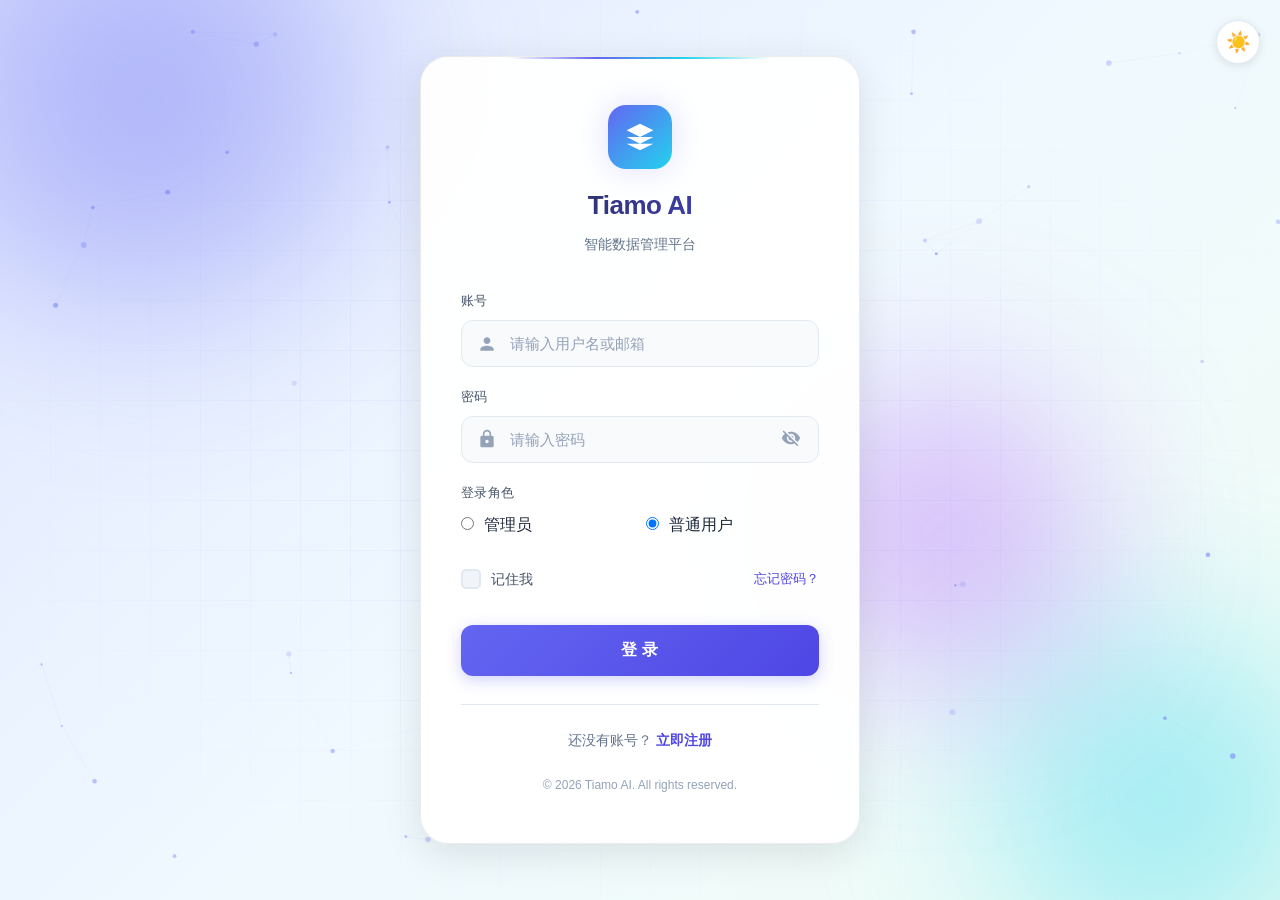
==== tiamo-auth/chat.html @ 79641443 "添加聊天功能：好友管理（添加好友、接受/拒绝请求、好友列表）、实时聊天窗口（消息发送/接收、未读提示、轮询新消息）、支持白天/夜晚模式、手机端适配" ====
<!DOCTYPE html>
<html lang="zh-CN">
<head>
    <meta charset="UTF-8">
    <meta name="viewport" content="width=device-width, initial-scale=1.0">
    <meta name="theme-color" content="#f0f2f5">
    <title>聊天 - Tiamo AI</title>
    <link rel="stylesheet" href="css/auth.css">
    <style>
        * { margin: 0; padding: 0; box-sizing: border-box; }
        body {
            font-family: -apple-system, BlinkMacSystemFont, 'Segoe UI', Roboto, sans-serif;
            background: #f0f2f5;
            height: 100vh;
            overflow: hidden;
        }
        body.dark-theme {
            background: #0a0a1a;
            color: #e0e0e0;
        }
        .chat-container {
            display: flex;
            height: 100vh;
            max-width: 1400px;
            margin: 0 auto;
            background: #fff;
            box-shadow: 0 0 20px rgba(0,0,0,0.1);
        }
        body.dark-theme .chat-container {
            background: #1a1a2e;
        }
        /* 左侧面板 */
        .sidebar {
            width: 320px;
            border-right: 1px solid #e0e0e0;
            display: flex;
            flex-direction: column;
            background: #fafafa;
        }
        body.dark-theme .sidebar {
            background: #16213e;
            border-right-color: #2a2a4a;
        }
        .sidebar-header {
            padding: 16px;
            border-bottom: 1px solid #e0e0e0;
            display: flex;
            justify-content: space-between;
            align-items: center;
        }
        body.dark-theme .sidebar-header {
            border-bottom-color: #2a2a4a;
        }
        .sidebar-header h2 {
            font-size: 18px;
            color: #333;
        }
        body.dark-theme .sidebar-header h2 {
            color: #e0e0e0;
        }
        .header-actions {
            display: flex;
            gap: 8px;
        }
        .icon-btn {
            width: 36px;
            height: 36px;
            border: none;
            border-radius: 50%;
            background: #e8e8e8;
            cursor: pointer;
            font-size: 16px;
            display: flex;
            align-items: center;
            justify-content: center;
            transition: all 0.2s;
            position: relative;
        }
        .icon-btn:hover { background: #d0d0d0; }
        body.dark-theme .icon-btn {
            background: #2a2a4a;
            color: #e0e0e0;
        }
        body.dark-theme .icon-btn:hover { background: #3a3a5a; }
        .badge {
            position: absolute;
            top: -2px;
            right: -2px;
            background: #ff4757;
            color: #fff;
            font-size: 11px;
            min-width: 18px;
            height: 18px;
            border-radius: 9px;
            display: flex;
            align-items: center;
            justify-content: center;
            padding: 0 4px;
        }
        /* 标签切换 */
        .tab-bar {
            display: flex;
            border-bottom: 1px solid #e0e0e0;
        }
        body.dark-theme .tab-bar { border-bottom-color: #2a2a4a; }
        .tab-item {
            flex: 1;
            padding: 12px;
            text-align: center;
            cursor: pointer;
            font-size: 14px;
            color: #666;
            border-bottom: 2px solid transparent;
            transition: all 0.2s;
        }
        .tab-item.active {
            color: #6c5ce7;
            border-bottom-color: #6c5ce7;
            font-weight: 600;
        }
        body.dark-theme .tab-item { color: #aaa; }
        body.dark-theme .tab-item.active { color: #a29bfe; }
        /* 列表 */
        .list-container {
            flex: 1;
            overflow-y: auto;
        }
        .list-item {
            padding: 12px 16px;
            cursor: pointer;
            border-bottom: 1px solid #f0f0f0;
            display: flex;
            align-items: center;
            gap: 12px;
            transition: background 0.2s;
        }
        .list-item:hover { background: #f0f0f0; }
        .list-item.active { background: #e8e4ff; }
        body.dark-theme .list-item { border-bottom-color: #2a2a4a; }
        body.dark-theme .list-item:hover { background: #1f2f4a; }
        body.dark-theme .list-item.active { background: #2d2d5a; }
        .avatar {
            width: 44px;
            height: 44px;
            border-radius: 50%;
            background: linear-gradient(135deg, #6c5ce7, #a29bfe);
            color: #fff;
            display: flex;
            align-items: center;
            justify-content: center;
            font-size: 18px;
            font-weight: 600;
            flex-shrink: 0;
        }
        .item-info {
            flex: 1;
            min-width: 0;
        }
        .item-name {
            font-size: 15px;
            font-weight: 600;
            color: #333;
            margin-bottom: 4px;
            white-space: nowrap;
            overflow: hidden;
            text-overflow: ellipsis;
        }
        body.dark-theme .item-name { color: #e0e0e0; }
        .item-preview {
            font-size: 13px;
            color: #999;
            white-space: nowrap;
            overflow: hidden;
            text-overflow: ellipsis;
        }
        .item-time {
            font-size: 11px;
            color: #bbb;
            flex-shrink: 0;
        }
        .unread-badge {
            background: #ff4757;
            color: #fff;
            font-size: 11px;
            min-width: 20px;
            height: 20px;
            border-radius: 10px;
            display: flex;
            align-items: center;
            justify-content: center;
            padding: 0 6px;
            flex-shrink: 0;
        }
        /* 右侧聊天区域 */
        .chat-area {
            flex: 1;
            display: flex;
            flex-direction: column;
        }
        .chat-header {
            padding: 16px 20px;
            border-bottom: 1px solid #e0e0e0;
            display: flex;
            align-items: center;
            gap: 12px;
            background: #fff;
        }
        body.dark-theme .chat-header {
            background: #1a1a2e;
            border-bottom-color: #2a2a4a;
        }
        .chat-header-info { flex: 1; }
        .chat-header-name {
            font-size: 17px;
            font-weight: 600;
            color: #333;
        }
        body.dark-theme .chat-header-name { color: #e0e0e0; }
        .chat-header-status {
            font-size: 12px;
            color: #52c41a;
            margin-top: 2px;
        }
        .chat-messages {
            flex: 1;
            overflow-y: auto;
            padding: 20px;
            background: #f5f5f5;
        }
        body.dark-theme .chat-messages { background: #0f0f1a; }
        .message {
            display: flex;
            margin-bottom: 16px;
            gap: 10px;
        }
        .message.sent {
            flex-direction: row-reverse;
        }
        .message-avatar {
            width: 36px;
            height: 36px;
            border-radius: 50%;
            background: linear-gradient(135deg, #6c5ce7, #a29bfe);
            color: #fff;
            display: flex;
            align-items: center;
            justify-content: center;
            font-size: 14px;
            font-weight: 600;
            flex-shrink: 0;
        }
        .message.sent .message-avatar {
            background: linear-gradient(135deg, #00b894, #55efc4);
        }
        .message-bubble {
            max-width: 65%;
            padding: 10px 14px;
            border-radius: 12px;
            font-size: 14px;
            line-height: 1.5;
            word-wrap: break-word;
        }
        .message.received .message-bubble {
            background: #fff;
            color: #333;
            border-top-left-radius: 4px;
        }
        .message.sent .message-bubble {
            background: #6c5ce7;
            color: #fff;
            border-top-right-radius: 4px;
        }
        body.dark-theme .message.received .message-bubble {
            background: #2a2a4a;
            color: #e0e0e0;
        }
        .message-time {
            font-size: 11px;
            color: #999;
            margin-top: 4px;
        }
        /* 输入区域 */
        .chat-input-area {
            padding: 16px 20px;
            border-top: 1px solid #e0e0e0;
            background: #fff;
            display: flex;
            gap: 12px;
            align-items: flex-end;
        }
        body.dark-theme .chat-input-area {
            background: #1a1a2e;
            border-top-color: #2a2a4a;
        }
        .chat-input {
            flex: 1;
            padding: 10px 14px;
            border: 1px solid #ddd;
            border-radius: 8px;
            font-size: 14px;
            resize: none;
            min-height: 40px;
            max-height: 120px;
            font-family: inherit;
            outline: none;
            transition: border-color 0.2s;
        }
        .chat-input:focus { border-color: #6c5ce7; }
        body.dark-theme .chat-input {
            background: #2a2a4a;
            border-color: #3a3a5a;
            color: #e0e0e0;
        }
        .send-btn {
            padding: 10px 24px;
            background: #6c5ce7;
            color: #fff;
            border: none;
            border-radius: 8px;
            font-size: 14px;
            cursor: pointer;
            transition: background 0.2s;
            height: 40px;
        }
        .send-btn:hover { background: #5b4bdb; }
        .send-btn:disabled { background: #ccc; cursor: not-allowed; }
        /* 空状态 */
        .empty-state {
            flex: 1;
            display: flex;
            flex-direction: column;
            align-items: center;
            justify-content: center;
            color: #999;
            gap: 12px;
        }
        .empty-state-icon { font-size: 48px; }
        .empty-state-text { font-size: 15px; }
        /* 弹窗 */
        .modal-overlay {
            position: fixed;
            top: 0; left: 0; right: 0; bottom: 0;
            background: rgba(0,0,0,0.5);
            display: flex;
            align-items: center;
            justify-content: center;
            z-index: 1000;
        }
        .modal {
            background: #fff;
            border-radius: 12px;
            padding: 24px;
            width: 90%;
            max-width: 400px;
            box-shadow: 0 10px 40px rgba(0,0,0,0.2);
        }
        body.dark-theme .modal {
            background: #1a1a2e;
        }
        .modal h3 {
            margin-bottom: 16px;
            color: #333;
            font-size: 18px;
        }
        body.dark-theme .modal h3 { color: #e0e0e0; }
        .modal input, .modal textarea {
            width: 100%;
            padding: 10px 12px;
            border: 1px solid #ddd;
            border-radius: 8px;
            font-size: 14px;
            margin-bottom: 12px;
            outline: none;
        }
        .modal input:focus, .modal textarea:focus { border-color: #6c5ce7; }
        body.dark-theme .modal input, body.dark-theme .modal textarea {
            background: #2a2a4a;
            border-color: #3a3a5a;
            color: #e0e0e0;
        }
        .modal-actions {
            display: flex;
            gap: 10px;
            justify-content: flex-end;
            margin-top: 8px;
        }
        .btn {
            padding: 8px 20px;
            border: none;
            border-radius: 6px;
            font-size: 14px;
            cursor: pointer;
            transition: all 0.2s;
        }
        .btn-primary { background: #6c5ce7; color: #fff; }
        .btn-primary:hover { background: #5b4bdb; }
        .btn-secondary { background: #e0e0e0; color: #333; }
        .btn-secondary:hover { background: #d0d0d0; }
        body.dark-theme .btn-secondary {
            background: #3a3a5a;
            color: #e0e0e0;
        }
        .btn-success { background: #00b894; color: #fff; }
        .btn-danger { background: #ff4757; color: #fff; }
        .btn-sm { padding: 4px 12px; font-size: 12px; }
        /* 请求操作按钮 */
        .request-actions {
            display: flex;
            gap: 6px;
            flex-shrink: 0;
        }
        .status-tag {
            font-size: 12px;
            padding: 2px 8px;
            border-radius: 4px;
            flex-shrink: 0;
        }
        .status-pending { background: #fff3cd; color: #856404; }
        .status-accepted { background: #d4edda; color: #155724; }
        .status-rejected { background: #f8d7da; color: #721c24; }
        /* 返回按钮（手机端） */
        .back-btn {
            display: none;
            width: 36px;
            height: 36px;
            border: none;
            background: transparent;
            cursor: pointer;
            font-size: 20px;
            color: #666;
        }
        body.dark-theme .back-btn { color: #aaa; }
        /* 手机端适配 */
        @media (max-width: 768px) {
            .sidebar {
                width: 100%;
                position: absolute;
                height: 100%;
                z-index: 10;
            }
            .sidebar.hidden { display: none; }
            .chat-area {
                width: 100%;
                position: absolute;
                height: 100%;
            }
            .chat-area.hidden { display: none; }
            .back-btn { display: flex; align-items: center; justify-content: center; }
            .message-bubble { max-width: 75%; }
        }
        /* 顶部导航 */
        .top-nav {
            display: flex;
            align-items: center;
            padding: 10px 16px;
            background: #fff;
            border-bottom: 1px solid #e0e0e0;
            gap: 12px;
        }
        body.dark-theme .top-nav {
            background: #1a1a2e;
            border-bottom-color: #2a2a4a;
        }
        .nav-link {
            color: #666;
            text-decoration: none;
            font-size: 14px;
            padding: 6px 12px;
            border-radius: 6px;
            transition: all 0.2s;
        }
        .nav-link:hover { background: #f0f0f0; color: #6c5ce7; }
        body.dark-theme .nav-link { color: #aaa; }
        body.dark-theme .nav-link:hover { background: #2a2a4a; color: #a29bfe; }
        .nav-user {
            margin-left: auto;
            font-size: 14px;
            color: #666;
            display: flex;
            align-items: center;
            gap: 8px;
        }
        body.dark-theme .nav-user { color: #aaa; }
    </style>
</head>
<body>
    <!-- 顶部导航 -->
    <div class="top-nav">
        <a href="dashboard.html" class="nav-link">← 返回控制台</a>
        <div class="nav-user">
            <span id="currentUsername"></span>
            <button class="icon-btn" id="themeToggle" onclick="toggleTheme()" title="切换主题">☀️</button>
        </div>
    </div>

    <div class="chat-container">
        <!-- 左侧面板 -->
        <div class="sidebar" id="sidebar">
            <div class="sidebar-header">
                <h2>消息</h2>
                <div class="header-actions">
                    <button class="icon-btn" onclick="showAddFriendModal()" title="添加好友">➕</button>
                    <button class="icon-btn" onclick="loadAllData()" title="刷新">🔄</button>
                </div>
            </div>
            <div class="tab-bar">
                <div class="tab-item active" onclick="switchTab('conversations')" id="tab-conversations">会话</div>
                <div class="tab-item" onclick="switchTab('friends')" id="tab-friends">好友</div>
                <div class="tab-item" onclick="switchTab('requests')" id="tab-requests">
                    请求 <span class="badge" id="requestBadge" style="display:none">0</span>
                </div>
            </div>
            <div class="list-container" id="listContainer">
                <div class="empty-state">
                    <div class="empty-state-icon">💬</div>
                    <div class="empty-state-text">加载中...</div>
                </div>
            </div>
        </div>

        <!-- 右侧聊天区域 -->
        <div class="chat-area hidden" id="chatArea">
            <div class="chat-header">
                <button class="back-btn" onclick="backToList()">←</button>
                <div class="avatar" id="chatAvatar">?</div>
                <div class="chat-header-info">
                    <div class="chat-header-name" id="chatName">选择一个会话开始聊天</div>
                    <div class="chat-header-status" id="chatStatus">在线</div>
                </div>
            </div>
            <div class="chat-messages" id="chatMessages">
                <div class="empty-state">
                    <div class="empty-state-icon">👋</div>
                    <div class="empty-state-text">选择一个好友开始聊天</div>
                </div>
            </div>
            <div class="chat-input-area">
                <textarea class="chat-input" id="chatInput" placeholder="输入消息..." rows="1" onkeydown="handleInputKeydown(event)"></textarea>
                <button class="send-btn" onclick="sendMessage()">发送</button>
            </div>
        </div>
    </div>

    <!-- 添加好友弹窗 -->
    <div class="modal-overlay" id="addFriendModal" style="display:none">
        <div class="modal">
            <h3>添加好友</h3>
            <input type="text" id="friendUsername" placeholder="输入对方用户名">
            <textarea id="friendMessage" placeholder="验证消息（可选）" rows="2"></textarea>
            <div class="modal-actions">
                <button class="btn btn-secondary" onclick="closeAddFriendModal()">取消</button>
                <button class="btn btn-primary" onclick="sendFriendRequest()">发送请求</button>
            </div>
        </div>
    </div>

    <script src="js/config.js"></script>
    <script src="js/auth.js"></script>
    <script>
        var currentTab = 'conversations';
        var currentFriend = null;
        var lastMessageId = 0;
        var pollTimer = null;

        // 检查登录状态
        if (!Auth.isLoggedIn()) {
            window.location.href = 'login.html';
        }

        // 初始化
        document.addEventListener('DOMContentLoaded', function() {
            var userInfo = Auth.getUserInfo();
            document.getElementById('currentUsername').textContent = userInfo ? userInfo.username : '';
            initTheme();
            loadAllData();
            startPolling();
        });

        // 主题切换
        function initTheme() {
            var savedTheme = localStorage.getItem('tiamo_theme');
            var theme = savedTheme === 'dark' ? 'dark' : 'light';
            if (theme === 'dark') {
                document.body.classList.add('dark-theme');
                document.getElementById('themeToggle').textContent = '🌙';
            } else {
                document.getElementById('themeToggle').textContent = '☀️';
            }
        }
        function toggleTheme() {
            var isDark = document.body.classList.toggle('dark-theme');
            localStorage.setItem('tiamo_theme', isDark ? 'dark' : 'light');
            document.getElementById('themeToggle').textContent = isDark ? '🌙' : '☀️';
        }

        // 切换标签
        function switchTab(tab) {
            currentTab = tab;
            document.querySelectorAll('.tab-item').forEach(function(el) {
                el.classList.remove('active');
            });
            document.getElementById('tab-' + tab).classList.add('active');
            loadListData();
        }

        // 加载所有数据
        function loadAllData() {
            loadListData();
            loadPendingRequestCount();
        }

        // 加载列表数据
        function loadListData() {
            var container = document.getElementById('listContainer');
            container.innerHTML = '<div class="empty-state"><div class="empty-state-icon">⏳</div><div class="empty-state-text">加载中...</div></div>';

            if (currentTab === 'conversations') {
                Api.getChatConversations().then(function(res) {
                    if (res.code === 200 && res.data && res.data.length > 0) {
                        renderConversations(res.data);
                    } else {
                        container.innerHTML = '<div class="empty-state"><div class="empty-state-icon">💬</div><div class="empty-state-text">暂无会话，添加好友开始聊天</div></div>';
                    }
                });
            } else if (currentTab === 'friends') {
                Api.getFriendList().then(function(res) {
                    if (res.code === 200 && res.data && res.data.length > 0) {
                        renderFriends(res.data);
                    } else {
                        container.innerHTML = '<div class="empty-state"><div class="empty-state-icon">👥</div><div class="empty-state-text">暂无好友，点击右上角添加好友</div></div>';
                    }
                });
            } else if (currentTab === 'requests') {
                Api.getReceivedFriendRequests().then(function(res) {
                    if (res.code === 200 && res.data && res.data.length > 0) {
                        renderRequests(res.data);
                    } else {
                        container.innerHTML = '<div class="empty-state"><div class="empty-state-icon">📨</div><div class="empty-state-text">暂无好友请求</div></div>';
                    }
                });
            }
        }

        // 渲染会话列表
        function renderConversations(list) {
            var container = document.getElementById('listContainer');
            var html = '';
            list.forEach(function(conv) {
                var initial = conv.friendNickname ? conv.friendNickname.charAt(0).toUpperCase() : '?';
                var time = conv.lastMessageTime ? formatTime(conv.lastMessageTime) : '';
                html += '<div class="list-item" onclick="openChat(' + conv.friendId + ', \'' + conv.friendUsername + '\', \'' + (conv.friendNickname || '') + '\')">';
                html += '<div class="avatar">' + initial + '</div>';
                html += '<div class="item-info">';
                html += '<div class="item-name">' + (conv.friendNickname || conv.friendUsername) + '</div>';
                html += '<div class="item-preview">' + (conv.lastMessage || '暂无消息') + '</div>';
                html += '</div>';
                html += '<div style="display:flex;flex-direction:column;align-items:flex-end;gap:4px">';
                html += '<span class="item-time">' + time + '</span>';
                if (conv.unreadCount > 0) {
                    html += '<span class="unread-badge">' + conv.unreadCount + '</span>';
                }
                html += '</div></div>';
            });
            container.innerHTML = html;
        }

        // 渲染好友列表
        function renderFriends(list) {
            var container = document.getElementById('listContainer');
            var html = '';
            list.forEach(function(friend) {
                var initial = friend.friendNickname ? friend.friendNickname.charAt(0).toUpperCase() : '?';
                html += '<div class="list-item" onclick="openChat(' + friend.friendId + ', \'' + friend.friendUsername + '\', \'' + (friend.friendNickname || '') + '\')">';
                html += '<div class="avatar">' + initial + '</div>';
                html += '<div class="item-info">';
                html += '<div class="item-name">' + (friend.friendNickname || friend.friendUsername) + '</div>';
                html += '<div class="item-preview">@' + friend.friendUsername + '</div>';
                html += '</div>';
                html += '<button class="btn btn-danger btn-sm" onclick="event.stopPropagation(); deleteFriend(' + friend.friendId + ')">删除</button>';
                html += '</div>';
            });
            container.innerHTML = html;
        }

        // 渲染好友请求
        function renderRequests(list) {
            var container = document.getElementById('listContainer');
            var html = '';
            list.forEach(function(req) {
                var initial = req.fromUsername ? req.fromUsername.charAt(0).toUpperCase() : '?';
                var statusClass = req.status === 0 ? 'status-pending' : (req.status === 1 ? 'status-accepted' : 'status-rejected');
                var statusText = req.status === 0 ? '待处理' : (req.status === 1 ? '已接受' : '已拒绝');
                html += '<div class="list-item">';
                html += '<div class="avatar">' + initial + '</div>';
                html += '<div class="item-info">';
                html += '<div class="item-name">' + req.fromUsername + '</div>';
                html += '<div class="item-preview">' + (req.message || '请求添加好友') + '</div>';
                html += '</div>';
                if (req.status === 0) {
                    html += '<div class="request-actions">';
                    html += '<button class="btn btn-success btn-sm" onclick="acceptRequest(' + req.id + ')">接受</button>';
                    html += '<button class="btn btn-danger btn-sm" onclick="rejectRequest(' + req.id + ')">拒绝</button>';
                    html += '</div>';
                } else {
                    html += '<span class="status-tag ' + statusClass + '">' + statusText + '</span>';
                }
                html += '</div>';
            });
            container.innerHTML = html;
        }

        // 加载待处理请求数量
        function loadPendingRequestCount() {
            Api.getPendingFriendRequestCount().then(function(res) {
                if (res.code === 200 && res.data) {
                    var badge = document.getElementById('requestBadge');
                    if (res.data.count > 0) {
                        badge.style.display = 'inline-flex';
                        badge.textContent = res.data.count;
                    } else {
                        badge.style.display = 'none';
                    }
                }
            });
        }

        // 打开聊天
        function openChat(friendId, friendUsername, friendNickname) {
            currentFriend = { id: friendId, username: friendUsername, nickname: friendNickname };
            lastMessageId = 0;

            document.getElementById('chatName').textContent = friendNickname || friendUsername;
            document.getElementById('chatAvatar').textContent = (friendNickname || friendUsername).charAt(0).toUpperCase();

            // 手机端显示聊天区域
            if (window.innerWidth <= 768) {
                document.getElementById('sidebar').classList.add('hidden');
                document.getElementById('chatArea').classList.remove('hidden');
            } else {
                document.getElementById('chatArea').classList.remove('hidden');
            }

            loadChatHistory();
            Api.markChatAsRead(friendId);
        }

        // 返回列表（手机端）
        function backToList() {
            document.getElementById('sidebar').classList.remove('hidden');
            document.getElementById('chatArea').classList.add('hidden');
            currentFriend = null;
        }

        // 加载聊天记录
        function loadChatHistory() {
            if (!currentFriend) return;
            Api.getChatHistory(currentFriend.id, 1, 50).then(function(res) {
                if (res.code === 200 && res.data) {
                    renderMessages(res.data);
                    if (res.data.length > 0) {
                        lastMessageId = res.data[res.data.length - 1].id;
                    }
                }
            });
        }

        // 渲染消息
        function renderMessages(messages) {
            var container = document.getElementById('chatMessages');
            var currentUser = Auth.getUserInfo();
            var html = '';
            messages.forEach(function(msg) {
                var isSent = msg.fromUserId === currentUser.userId;
                var initial = isSent ? (currentUser.username || '我').charAt(0).toUpperCase() : (currentFriend.nickname || currentFriend.username).charAt(0).toUpperCase();
                html += '<div class="message ' + (isSent ? 'sent' : 'received') + '">';
                html += '<div class="message-avatar">' + initial + '</div>';
                html += '<div>';
                html += '<div class="message-bubble">' + escapeHtml(msg.content) + '</div>';
                html += '<div class="message-time">' + formatTime(msg.createTime) + '</div>';
                html += '</div></div>';
            });
            container.innerHTML = html;
            container.scrollTop = container.scrollHeight;
        }

        // 发送消息
        function sendMessage() {
            if (!currentFriend) {
                alert('请先选择一个好友');
                return;
            }
            var input = document.getElementById('chatInput');
            var content = input.value.trim();
            if (!content) return;

            var btn = document.querySelector('.send-btn');
            btn.disabled = true;
            btn.textContent = '发送中...';

            Api.sendChatMessage(currentFriend.id, content).then(function(res) {
                btn.disabled = false;
                btn.textContent = '发送';
                if (res.code === 200) {
                    input.value = '';
                    loadChatHistory();
                    if (currentTab === 'conversations') {
                        loadListData();
                    }
                } else {
                    alert(res.msg || '发送失败');
                }
            });
        }

        // 输入框回车发送
        function handleInputKeydown(event) {
            if (event.key === 'Enter' && !event.shiftKey) {
                event.preventDefault();
                sendMessage();
            }
        }

        // 轮询新消息
        function startPolling() {
            if (pollTimer) clearInterval(pollTimer);
            pollTimer = setInterval(function() {
                if (!Auth.isLoggedIn()) return;
                Api.getNewChatMessages(lastMessageId).then(function(res) {
                    if (res.code === 200 && res.data && res.data.length > 0) {
                        res.data.forEach(function(msg) {
                            if (msg.id > lastMessageId) lastMessageId = msg.id;
                        });
                        // 如果当前正在和发送者聊天，直接显示消息
                        if (currentFriend && res.data.some(function(m) { return m.fromUserId === currentFriend.id; })) {
                            loadChatHistory();
                            Api.markChatAsRead(currentFriend.id);
                        }
                        // 刷新会话列表和未读数
                        if (currentTab === 'conversations') {
                            loadListData();
                        }
                        loadPendingRequestCount();
                    }
                });
            }, 3000);
        }

        // 添加好友弹窗
        function showAddFriendModal() {
            document.getElementById('addFriendModal').style.display = 'flex';
            document.getElementById('friendUsername').value = '';
            document.getElementById('friendMessage').value = '';
        }
        function closeAddFriendModal() {
            document.getElementById('addFriendModal').style.display = 'none';
        }
        function sendFriendRequest() {
            var username = document.getElementById('friendUsername').value.trim();
            var message = document.getElementById('friendMessage').value.trim();
            if (!username) {
                alert('请输入对方用户名');
                return;
            }
            Api.sendFriendRequest(username, message).then(function(res) {
                if (res.code === 200) {
                    alert('好友请求已发送');
                    closeAddFriendModal();
                } else {
                    alert(res.msg || '发送失败');
                }
            });
        }

        // 接受/拒绝请求
        function acceptRequest(id) {
            Api.acceptFriendRequest(id).then(function(res) {
                if (res.code === 200) {
                    alert('已接受好友请求');
                    loadListData();
                    loadPendingRequestCount();
                } else {
                    alert(res.msg || '操作失败');
                }
            });
        }
        function rejectRequest(id) {
            if (!confirm('确定拒绝该好友请求吗？')) return;
            Api.rejectFriendRequest(id).then(function(res) {
                if (res.code === 200) {
                    alert('已拒绝好友请求');
                    loadListData();
                    loadPendingRequestCount();
                } else {
                    alert(res.msg || '操作失败');
                }
            });
        }

        // 删除好友
        function deleteFriend(friendId) {
            if (!confirm('确定删除该好友吗？删除后聊天记录将保留。')) return;
            Api.deleteFriend(friendId).then(function(res) {
                if (res.code === 200) {
                    alert('已删除好友');
                    loadListData();
                } else {
                    alert(res.msg || '删除失败');
                }
            });
        }

        // 工具函数
        function formatTime(timeStr) {
            if (!timeStr) return '';
            var date = new Date(timeStr);
            var now = new Date();
            var diff = now - date;
            if (diff < 60000) return '刚刚';
            if (diff < 3600000) return Math.floor(diff / 60000) + '分钟前';
            if (diff < 86400000) return Math.floor(diff / 3600000) + '小时前';
            return (date.getMonth() + 1) + '/' + date.getDate() + ' ' +
                   String(date.getHours()).padStart(2, '0') + ':' +
                   String(date.getMinutes()).padStart(2, '0');
        }
        function escapeHtml(text) {
            var div = document.createElement('div');
            div.textContent = text;
            return div.innerHTML;
        }
    </script>
</body>
</html>
---- tiamo-auth/css/auth.css ----
/* ============================================================
   Tiamo AI 认证系统 - 全局样式
   风格：深色科技感 + 玻璃拟态 + 渐变光效 + 流畅动画
   ============================================================ */

/* ---------- 重置与基础 ---------- */
*, *::before, *::after {
    margin: 0;
    padding: 0;
    box-sizing: border-box;
}

:root {
    /* 主色调 - AI 蓝紫渐变 */
    --primary: #6366f1;
    --primary-light: #818cf8;
    --primary-dark: #4f46e5;
    --accent: #22d3ee;
    --accent-light: #67e8f9;
    --purple: #a855f7;
    --pink: #ec4899;

    /* 背景 */
    --bg-deep: #0a0a1a;
    --bg-card: rgba(255, 255, 255, 0.05);
    --bg-card-hover: rgba(255, 255, 255, 0.08);
    --bg-input: rgba(255, 255, 255, 0.06);
    --bg-input-focus: rgba(255, 255, 255, 0.1);

    /* 文字 */
    --text-primary: #f1f5f9;
    --text-secondary: #94a3b8;
    --text-muted: #64748b;
    --text-link: #818cf8;

    /* 边框 */
    --border: rgba(255, 255, 255, 0.1);
    --border-focus: rgba(99, 102, 241, 0.6);
    --glow: rgba(99, 102, 241, 0.4);

    /* 状态 */
    --success: #34d399;
    --error: #f87171;
    --warning: #fbbf24;

    /* 圆角 */
    --radius-sm: 8px;
    --radius-md: 12px;
    --radius-lg: 20px;
    --radius-xl: 28px;

    /* 阴影 */
    --shadow-card: 0 8px 32px rgba(0, 0, 0, 0.4);
    --shadow-glow: 0 0 40px rgba(99, 102, 241, 0.3);
    --shadow-btn: 0 4px 20px rgba(99, 102, 241, 0.4);

    /* 过渡 */
    --transition: all 0.3s cubic-bezier(0.4, 0, 0.2, 1);
    --transition-slow: all 0.5s cubic-bezier(0.4, 0, 0.2, 1);
}

html {
    font-size: 16px;
    -webkit-font-smoothing: antialiased;
    -moz-osx-font-smoothing: grayscale;
}

body {
    font-family: -apple-system, BlinkMacSystemFont, 'Segoe UI', 'PingFang SC',
                 'Hiragino Sans GB', 'Microsoft YaHei', sans-serif;
    background: var(--bg-deep);
    color: var(--text-primary);
    min-height: 100vh;
    overflow-x: hidden;
    line-height: 1.6;
}

a {
    color: var(--text-link);
    text-decoration: none;
    transition: var(--transition);
}

a:hover {
    color: var(--primary-light);
}

/* ---------- 动态背景 ---------- */
.ai-bg {
    position: fixed;
    top: 0;
    left: 0;
    width: 100%;
    height: 100%;
    z-index: -1;
    overflow: hidden;
    background: var(--bg-deep);
}

/* 渐变光晕球 */
.ai-bg .orb {
    position: absolute;
    border-radius: 50%;
    filter: blur(80px);
    opacity: 0.5;
    animation: float 20s ease-in-out infinite;
}

.ai-bg .orb-1 {
    width: 500px;
    height: 500px;
    background: radial-gradient(circle, var(--primary), transparent);
    top: -150px;
    left: -100px;
    animation-delay: 0s;
}

.ai-bg .orb-2 {
    width: 400px;
    height: 400px;
    background: radial-gradient(circle, var(--accent), transparent);
    bottom: -100px;
    right: -80px;
    animation-delay: -7s;
}

.ai-bg .orb-3 {
    width: 350px;
    height: 350px;
    background: radial-gradient(circle, var(--purple), transparent);
    top: 40%;
    left: 60%;
    animation-delay: -14s;
}

@keyframes float {
    0%, 100% { transform: translate(0, 0) scale(1); }
    25% { transform: translate(50px, -50px) scale(1.1); }
    50% { transform: translate(-30px, 30px) scale(0.95); }
    75% { transform: translate(40px, 20px) scale(1.05); }
}

/* 网格线 */
.ai-bg .grid {
    position: absolute;
    top: 0;
    left: 0;
    width: 100%;
    height: 100%;
    background-image:
        linear-gradient(rgba(99, 102, 241, 0.03) 1px, transparent 1px),
        linear-gradient(90deg, rgba(99, 102, 241, 0.03) 1px, transparent 1px);
    background-size: 50px 50px;
    mask-image: radial-gradient(ellipse at center, black 30%, transparent 80%);
    -webkit-mask-image: radial-gradient(ellipse at center, black 30%, transparent 80%);
}

/* 粒子画布 */
.ai-bg #particles {
    position: absolute;
    top: 0;
    left: 0;
    width: 100%;
    height: 100%;
}

/* ---------- 主容器 ---------- */
.auth-container {
    min-height: 100vh;
    display: flex;
    align-items: center;
    justify-content: center;
    padding: 20px;
    position: relative;
}

/* ---------- 认证卡片 ---------- */
.auth-card {
    width: 100%;
    max-width: 440px;
    background: var(--bg-card);
    backdrop-filter: blur(20px);
    -webkit-backdrop-filter: blur(20px);
    border: 1px solid var(--border);
    border-radius: var(--radius-xl);
    padding: 48px 40px;
    box-shadow: var(--shadow-card);
    position: relative;
    animation: cardIn 0.6s cubic-bezier(0.16, 1, 0.3, 1);
}

/* 卡片顶部光带 */
.auth-card::before {
    content: '';
    position: absolute;
    top: 0;
    left: 50%;
    transform: translateX(-50%);
    width: 60%;
    height: 2px;
    background: linear-gradient(90deg, transparent, var(--primary), var(--accent), transparent);
    border-radius: 0 0 2px 2px;
}

@keyframes cardIn {
    from {
        opacity: 0;
        transform: translateY(30px) scale(0.96);
    }
    to {
        opacity: 1;
        transform: translateY(0) scale(1);
    }
}

/* ---------- Logo 区域 ---------- */
.auth-logo {
    text-align: center;
    margin-bottom: 36px;
}

.auth-logo .logo-icon {
    width: 64px;
    height: 64px;
    margin: 0 auto 16px;
    background: linear-gradient(135deg, var(--primary), var(--accent));
    border-radius: 18px;
    display: flex;
    align-items: center;
    justify-content: center;
    box-shadow: var(--shadow-glow);
    position: relative;
    animation: pulse 3s ease-in-out infinite;
}

.auth-logo .logo-icon svg {
    width: 32px;
    height: 32px;
    fill: white;
}

@keyframes pulse {
    0%, 100% { box-shadow: 0 0 40px rgba(99, 102, 241, 0.3); }
    50% { box-shadow: 0 0 60px rgba(99, 102, 241, 0.5); }
}

.auth-logo h1 {
    font-size: 26px;
    font-weight: 700;
    background: linear-gradient(135deg, var(--text-primary), var(--primary-light));
    -webkit-background-clip: text;
    -webkit-text-fill-color: transparent;
    background-clip: text;
    margin-bottom: 6px;
    letter-spacing: -0.5px;
}

.auth-logo p {
    font-size: 14px;
    color: var(--text-secondary);
}

/* ---------- 表单 ---------- */
.auth-form .form-group {
    margin-bottom: 20px;
    position: relative;
}

.auth-form .form-label {
    display: block;
    font-size: 13px;
    font-weight: 500;
    color: var(--text-secondary);
    margin-bottom: 8px;
    letter-spacing: 0.3px;
}

.auth-form .input-wrapper {
    position: relative;
    display: flex;
    align-items: center;
}

.auth-form .input-icon {
    position: absolute;
    left: 16px;
    width: 20px;
    height: 20px;
    color: var(--text-muted);
    transition: var(--transition);
    pointer-events: none;
    z-index: 1;
}

.auth-form .input-icon svg {
    width: 100%;
    height: 100%;
    fill: currentColor;
}

.auth-form .form-input {
    width: 100%;
    padding: 14px 16px 14px 48px;
    background: var(--bg-input);
    border: 1px solid var(--border);
    border-radius: var(--radius-md);
    color: var(--text-primary);
    font-size: 15px;
    font-family: inherit;
    transition: var(--transition);
    outline: none;
}

.auth-form .form-input::placeholder {
    color: var(--text-muted);
}

.auth-form .form-input:focus {
    background: var(--bg-input-focus);
    border-color: var(--border-focus);
    box-shadow: 0 0 0 3px rgba(99, 102, 241, 0.15);
}

.auth-form .form-input:focus + .input-icon,
.auth-form .input-wrapper:focus-within .input-icon {
    color: var(--primary-light);
}

/* 密码显示切换 */
.auth-form .toggle-password {
    position: absolute;
    right: 14px;
    background: none;
    border: none;
    color: var(--text-muted);
    cursor: pointer;
    padding: 4px;
    transition: var(--transition);
    z-index: 1;
}

.auth-form .toggle-password:hover {
    color: var(--primary-light);
}

.auth-form .toggle-password svg {
    width: 20px;
    height: 20px;
    fill: currentColor;
}

/* 验证码输入 */
.auth-form .captcha-group {
    display: flex;
    gap: 12px;
}

.auth-form .captcha-group .input-wrapper {
    flex: 1;
}

.auth-form .captcha-btn {
    padding: 0 20px;
    background: var(--bg-input);
    border: 1px solid var(--border);
    border-radius: var(--radius-md);
    color: var(--primary-light);
    font-size: 13px;
    font-weight: 500;
    cursor: pointer;
    transition: var(--transition);
    white-space: nowrap;
    font-family: inherit;
}

.auth-form .captcha-btn:hover:not(:disabled) {
    background: var(--bg-input-focus);
    border-color: var(--border-focus);
}

.auth-form .captcha-btn:disabled {
    color: var(--text-muted);
    cursor: not-allowed;
    opacity: 0.6;
}

/* 输入错误状态 */
.auth-form .form-group.has-error .form-input {
    border-color: var(--error);
    background: rgba(248, 113, 113, 0.05);
}

.auth-form .form-group.has-error .form-input:focus {
    box-shadow: 0 0 0 3px rgba(248, 113, 113, 0.15);
}

.auth-form .error-message {
    display: none;
    font-size: 12px;
    color: var(--error);
    margin-top: 6px;
    padding-left: 4px;
    animation: shake 0.4s ease;
}

.auth-form .form-group.has-error .error-message {
    display: block;
}

@keyframes shake {
    0%, 100% { transform: translateX(0); }
    25% { transform: translateX(-4px); }
    75% { transform: translateX(4px); }
}

/* 密码强度指示器 */
.password-strength {
    margin-top: 8px;
    display: none;
}

.password-strength.visible {
    display: block;
}

.password-strength .strength-bar {
    display: flex;
    gap: 4px;
    margin-bottom: 6px;
}

.password-strength .strength-segment {
    flex: 1;
    height: 4px;
    background: var(--border);
    border-radius: 2px;
    transition: var(--transition);
}

.password-strength .strength-segment.active.weak {
    background: var(--error);
}

.password-strength .strength-segment.active.medium {
    background: var(--warning);
}

.password-strength .strength-segment.active.strong {
    background: var(--success);
}

.password-strength .strength-text {
    font-size: 12px;
    color: var(--text-muted);
}

/* ---------- 选项行 ---------- */
.form-options {
    display: flex;
    align-items: center;
    justify-content: space-between;
    margin-bottom: 24px;
    font-size: 13px;
}

/* 自定义复选框 */
.checkbox-wrapper {
    display: flex;
    align-items: center;
    cursor: pointer;
    user-select: none;
}

.checkbox-wrapper input {
    display: none;
}

.checkbox-wrapper .checkbox-custom {
    width: 18px;
    height: 18px;
    border: 1.5px solid var(--border);
    border-radius: 5px;
    margin-right: 8px;
    display: flex;
    align-items: center;
    justify-content: center;
    transition: var(--transition);
    background: var(--bg-input);
}

.checkbox-wrapper .checkbox-custom svg {
    width: 12px;
    height: 12px;
    fill: white;
    opacity: 0;
    transform: scale(0.5);
    transition: var(--transition);
}

.checkbox-wrapper input:checked + .checkbox-custom {
    background: linear-gradient(135deg, var(--primary), var(--primary-dark));
    border-color: var(--primary);
}

.checkbox-wrapper input:checked + .checkbox-custom svg {
    opacity: 1;
    transform: scale(1);
}

.checkbox-wrapper span {
    color: var(--text-secondary);
}

/* 手机端checkbox样式 - 确保点击区域足够大 */
.checkbox-mobile {
    position: relative;
    padding: 12px 0;
    min-height: 44px;
    -webkit-tap-highlight-color: transparent;
    -webkit-touch-callout: none;
    touch-action: manipulation;
}

.checkbox-mobile input[type="checkbox"] {
    position: absolute;
    opacity: 0;
    width: 100%;
    height: 44px;
    cursor: pointer;
    z-index: 2;
    margin: 0;
    -webkit-appearance: none;
    appearance: none;
}

.checkbox-mobile .checkbox-custom {
    position: relative;
    z-index: 1;
    pointer-events: none;
}

.checkbox-mobile span:not(.checkbox-custom) {
    position: relative;
    z-index: 1;
    pointer-events: none;
}

.checkbox-mobile span:not(.checkbox-custom) a {
    pointer-events: auto;
    position: relative;
    z-index: 3;
}

/* 注册页协议checkbox对齐 */
.checkbox-agree {
    align-items: flex-start;
}

.checkbox-agree .checkbox-custom {
    margin-top: 2px;
}

.checkbox-agree .checkbox-text {
    line-height: 1.5;
}

.forgot-link {
    color: var(--text-link);
    font-weight: 500;
}

/* ---------- 提交按钮 ---------- */
.btn-submit {
    width: 100%;
    padding: 15px 24px;
    background: linear-gradient(135deg, var(--primary), var(--primary-dark));
    border: none;
    border-radius: var(--radius-md);
    color: white;
    font-size: 16px;
    font-weight: 600;
    font-family: inherit;
    cursor: pointer;
    transition: var(--transition);
    position: relative;
    overflow: hidden;
    box-shadow: var(--shadow-btn);
    letter-spacing: 0.5px;
}

.btn-submit::before {
    content: '';
    position: absolute;
    top: 0;
    left: -100%;
    width: 100%;
    height: 100%;
    background: linear-gradient(90deg, transparent, rgba(255, 255, 255, 0.2), transparent);
    transition: left 0.5s ease;
}

.btn-submit:hover:not(:disabled) {
    transform: translateY(-2px);
    box-shadow: 0 8px 30px rgba(99, 102, 241, 0.5);
}

.btn-submit:hover:not(:disabled)::before {
    left: 100%;
}

.btn-submit:active:not(:disabled) {
    transform: translateY(0);
}

.btn-submit:disabled {
    opacity: 0.7;
    cursor: not-allowed;
}

/* 加载状态 */
.btn-submit.loading {
    pointer-events: none;
}

.btn-submit .btn-text {
    display: inline-flex;
    align-items: center;
    justify-content: center;
    gap: 8px;
}

.btn-submit .spinner {
    display: none;
    width: 18px;
    height: 18px;
    border: 2px solid rgba(255, 255, 255, 0.3);
    border-top-color: white;
    border-radius: 50%;
    animation: spin 0.8s linear infinite;
}

.btn-submit.loading .spinner {
    display: inline-block;
}

@keyframes spin {
    to { transform: rotate(360deg); }
}

/* ---------- 底部链接 ---------- */
.auth-footer {
    text-align: center;
    margin-top: 28px;
    padding-top: 24px;
    border-top: 1px solid var(--border);
}

.auth-footer p {
    font-size: 14px;
    color: var(--text-secondary);
}

.auth-footer a {
    font-weight: 600;
    margin-left: 4px;
}

/* ---------- 分割线 ---------- */
.divider {
    display: flex;
    align-items: center;
    margin: 24px 0;
}

.divider::before,
.divider::after {
    content: '';
    flex: 1;
    height: 1px;
    background: var(--border);
}

.divider span {
    padding: 0 16px;
    font-size: 12px;
    color: var(--text-muted);
    text-transform: uppercase;
    letter-spacing: 1px;
}

/* ---------- 第三方登录 ---------- */
.social-login {
    display: flex;
    gap: 12px;
    justify-content: center;
}

.social-btn {
    width: 48px;
    height: 48px;
    border-radius: var(--radius-md);
    background: var(--bg-input);
    border: 1px solid var(--border);
    display: flex;
    align-items: center;
    justify-content: center;
    cursor: pointer;
    transition: var(--transition);
    color: var(--text-secondary);
}

.social-btn:hover {
    background: var(--bg-input-focus);
    border-color: var(--border-focus);
    transform: translateY(-2px);
    color: var(--primary-light);
}

.social-btn svg {
    width: 22px;
    height: 22px;
    fill: currentColor;
}

/* ---------- 提示消息 ---------- */
.alert {
    padding: 12px 16px;
    border-radius: var(--radius-md);
    font-size: 13px;
    margin-bottom: 20px;
    display: none;
    align-items: center;
    gap: 10px;
    animation: slideDown 0.3s ease;
}

.alert.show {
    display: flex;
}

.alert-success {
    background: rgba(52, 211, 153, 0.1);
    border: 1px solid rgba(52, 211, 153, 0.3);
    color: var(--success);
}

.alert-error {
    background: rgba(248, 113, 113, 0.1);
    border: 1px solid rgba(248, 113, 113, 0.3);
    color: var(--error);
}

.alert-info {
    background: rgba(34, 211, 238, 0.1);
    border: 1px solid rgba(34, 211, 238, 0.3);
    color: var(--accent-light);
}

.alert svg {
    width: 18px;
    height: 18px;
    fill: currentColor;
    flex-shrink: 0;
}

@keyframes slideDown {
    from {
        opacity: 0;
        transform: translateY(-10px);
    }
    to {
        opacity: 1;
        transform: translateY(0);
    }
}

/* ---------- 返回按钮 ---------- */
.back-link {
    display: inline-flex;
    align-items: center;
    gap: 6px;
    font-size: 13px;
    color: var(--text-secondary);
    margin-bottom: 20px;
    transition: var(--transition);
}

.back-link:hover {
    color: var(--primary-light);
    transform: translateX(-3px);
}

.back-link svg {
    width: 16px;
    height: 16px;
    fill: currentColor;
}

/* ---------- 步骤指示器（忘记密码） ---------- */
.steps {
    display: flex;
    justify-content: space-between;
    margin-bottom: 32px;
    position: relative;
}

.steps::before {
    content: '';
    position: absolute;
    top: 16px;
    left: 10%;
    right: 10%;
    height: 2px;
    background: var(--border);
    z-index: 0;
}

.steps .step {
    display: flex;
    flex-direction: column;
    align-items: center;
    gap: 8px;
    position: relative;
    z-index: 1;
}

.steps .step-number {
    width: 32px;
    height: 32px;
    border-radius: 50%;
    background: var(--bg-input);
    border: 2px solid var(--border);
    display: flex;
    align-items: center;
    justify-content: center;
    font-size: 13px;
    font-weight: 600;
    color: var(--text-muted);
    transition: var(--transition);
}

.steps .step.active .step-number {
    background: linear-gradient(135deg, var(--primary), var(--primary-dark));
    border-color: var(--primary);
    color: white;
    box-shadow: 0 0 20px rgba(99, 102, 241, 0.4);
}

.steps .step.completed .step-number {
    background: var(--success);
    border-color: var(--success);
    color: white;
}

.steps .step-label {
    font-size: 11px;
    color: var(--text-muted);
    white-space: nowrap;
}

.steps .step.active .step-label {
    color: var(--primary-light);
    font-weight: 500;
}

/* 步骤面板 */
.step-panel {
    display: none;
    animation: fadeIn 0.4s ease;
}

.step-panel.active {
    display: block;
}

@keyframes fadeIn {
    from { opacity: 0; transform: translateX(20px); }
    to { opacity: 1; transform: translateX(0); }
}

/* ---------- 版权信息 ---------- */
.copyright {
    text-align: center;
    margin-top: 24px;
    font-size: 12px;
    color: var(--text-muted);
}

/* ---------- 响应式 ---------- */
@media (max-width: 480px) {
    .auth-card {
        padding: 36px 24px;
        border-radius: var(--radius-lg);
    }

    .auth-logo h1 {
        font-size: 22px;
    }

    .auth-logo .logo-icon {
        width: 56px;
        height: 56px;
    }

    .form-options {
        flex-direction: column;
        gap: 12px;
        align-items: flex-start;
    }

    .auth-form .captcha-group {
        flex-direction: column;
    }

    .auth-form .captcha-btn {
        padding: 12px;
    }

    .ai-bg .orb {
        filter: blur(60px);
    }

    .ai-bg .orb-1 {
        width: 300px;
        height: 300px;
    }

    .ai-bg .orb-2 {
        width: 250px;
        height: 250px;
    }
}

/* 减少动画偏好 */
@media (prefers-reduced-motion: reduce) {
    *, *::before, *::after {
        animation-duration: 0.01ms !important;
        animation-iteration-count: 1 !important;
        transition-duration: 0.01ms !important;
    }
}

/* ========== 居中弹窗提示（Toast） ========== */
.toast-container {
    position: fixed;
    top: 50%;
    left: 50%;
    transform: translate(-50%, -50%);
    z-index: 9999;
    display: flex;
    flex-direction: column;
    align-items: center;
    gap: 12px;
    pointer-events: none;
}

.toast {
    min-width: 280px;
    max-width: 90vw;
    padding: 16px 24px;
    border-radius: 12px;
    font-size: 14px;
    font-weight: 500;
    text-align: center;
    display: flex;
    align-items: center;
    justify-content: center;
    gap: 10px;
    box-shadow: 0 8px 32px rgba(0, 0, 0, 0.3);
    animation: toastIn 0.3s cubic-bezier(0.68, -0.55, 0.265, 1.55);
    backdrop-filter: blur(10px);
    -webkit-backdrop-filter: blur(10px);
}

.toast.toast-out {
    animation: toastOut 0.3s ease forwards;
}

.toast-success {
    background: rgba(16, 185, 129, 0.95);
    color: #ffffff;
    border: 1px solid rgba(16, 185, 129, 0.5);
}

.toast-error {
    background: rgba(239, 68, 68, 0.95);
    color: #ffffff;
    border: 1px solid rgba(239, 68, 68, 0.5);
}

.toast-info {
    background: rgba(59, 130, 246, 0.95);
    color: #ffffff;
    border: 1px solid rgba(59, 130, 246, 0.5);
}

.toast-warning {
    background: rgba(245, 158, 11, 0.95);
    color: #ffffff;
    border: 1px solid rgba(245, 158, 11, 0.5);
}

.toast-icon {
    font-size: 20px;
    flex-shrink: 0;
}

@keyframes toastIn {
    from {
        opacity: 0;
        transform: scale(0.8) translateY(-20px);
    }
    to {
        opacity: 1;
        transform: scale(1) translateY(0);
    }
}

@keyframes toastOut {
    from {
        opacity: 1;
        transform: scale(1) translateY(0);
    }
    to {
        opacity: 0;
        transform: scale(0.8) translateY(-20px);
    }
}

@media (max-width: 480px) {
    .toast {
        min-width: 240px;
        padding: 14px 20px;
        font-size: 13px;
    }
}

/* ========== 亮色主题 ========== */
body.light-theme {
    --bg-deep: #f0f2f5;
    --bg-card: #ffffff;
    --bg-card-hover: #f8fafc;
    --bg-input: #f1f5f9;
    --bg-input-focus: #ffffff;
    --text-primary: #1e293b;
    --text-secondary: #475569;
    --text-muted: #94a3b8;
    --text-link: #4f46e5;
    --border: #e2e8f0;
    --border-focus: rgba(99, 102, 241, 0.5);
    --glow: rgba(99, 102, 241, 0.2);
    --shadow-card: 0 4px 20px rgba(0, 0, 0, 0.08);
    --shadow-glow: 0 0 30px rgba(99, 102, 241, 0.2);
    --shadow-btn: 0 4px 15px rgba(99, 102, 241, 0.3);
}

body.light-theme .ai-bg {
    background: linear-gradient(135deg, #e0e7ff 0%, #f0f9ff 50%, #f0fdf4 100%);
}

body.light-theme .ai-bg .grid {
    background-image:
        linear-gradient(rgba(99, 102, 241, 0.05) 1px, transparent 1px),
        linear-gradient(90deg, rgba(99, 102, 241, 0.05) 1px, transparent 1px);
}

body.light-theme .auth-card {
    background: rgba(255, 255, 255, 0.95);
    border: 1px solid rgba(0, 0, 0, 0.08);
    box-shadow: 0 10px 40px rgba(0, 0, 0, 0.1);
}

body.light-theme .auth-logo h1 {
    background: linear-gradient(135deg, #1e293b, #4f46e5);
    -webkit-background-clip: text;
    -webkit-text-fill-color: transparent;
    background-clip: text;
}

body.light-theme .auth-logo p {
    color: #64748b;
}

body.light-theme .auth-form .form-label {
    color: #475569;
}

body.light-theme .auth-form .form-input {
    background: #f8fafc;
    border: 1px solid #e2e8f0;
    color: #1e293b;
}

body.light-theme .auth-form .form-input::placeholder {
    color: #94a3b8;
}

body.light-theme .auth-form .form-input:focus {
    background: #ffffff;
    border-color: #6366f1;
    box-shadow: 0 0 0 3px rgba(99, 102, 241, 0.1);
}

body.light-theme .auth-form .input-icon {
    color: #94a3b8;
}

body.light-theme .auth-form .input-wrapper:focus-within .input-icon {
    color: #6366f1;
}

body.light-theme .auth-form .captcha-btn {
    background: #f8fafc;
    border: 1px solid #e2e8f0;
    color: #4f46e5;
}

body.light-theme .auth-form .captcha-btn:hover:not(:disabled) {
    background: #f1f5f9;
    border-color: #6366f1;
}

body.light-theme .checkbox-wrapper .checkbox-custom {
    background: #f8fafc;
    border-color: #cbd5e1;
}

body.light-theme .checkbox-wrapper span {
    color: #475569;
}

body.light-theme .auth-footer {
    border-top-color: #e2e8f0;
}

body.light-theme .auth-footer p {
    color: #64748b;
}

body.light-theme .divider::before,
body.light-theme .divider::after {
    background: #e2e8f0;
}

body.light-theme .divider span {
    color: #94a3b8;
}

body.light-theme .social-btn {
    background: #f8fafc;
    border-color: #e2e8f0;
    color: #475569;
}

body.light-theme .social-btn:hover {
    background: #f1f5f9;
    border-color: #6366f1;
    color: #6366f1;
}

body.light-theme .copyright {
    color: #94a3b8;
}

body.light-theme .back-link {
    color: #64748b;
}

body.light-theme .back-link:hover {
    color: #6366f1;
}

body.light-theme .steps::before {
    background: #e2e8f0;
}

body.light-theme .steps .step-number {
    background: #f8fafc;
    border-color: #e2e8f0;
    color: #94a3b8;
}

body.light-theme .steps .step-label {
    color: #94a3b8;
}

body.light-theme .steps .step.active .step-label {
    color: #4f46e5;
}

/* 主题切换按钮 */
.theme-toggle {
    position: fixed;
    top: 20px;
    right: 20px;
    z-index: 1000;
    width: 44px;
    height: 44px;
    border-radius: 50%;
    border: 1px solid var(--border);
    background: var(--bg-card);
    color: var(--text-primary);
    cursor: pointer;
    display: flex;
    align-items: center;
    justify-content: center;
    font-size: 20px;
    transition: all 0.3s ease;
    backdrop-filter: blur(10px);
    -webkit-backdrop-filter: blur(10px);
    box-shadow: 0 2px 10px rgba(0, 0, 0, 0.1);
}

.theme-toggle:hover {
    transform: scale(1.1);
    border-color: var(--primary);
    box-shadow: 0 4px 15px rgba(99, 102, 241, 0.3);
}

@media (max-width: 480px) {
    .theme-toggle {
        top: 15px;
        right: 15px;
        width: 40px;
        height: 40px;
        font-size: 18px;
    }
}

/* ========== 自定义确认弹窗（Confirm Modal） ========== */
.confirm-overlay {
    position: fixed;
    top: 0;
    left: 0;
    width: 100%;
    height: 100%;
    background: rgba(0, 0, 0, 0.6);
    backdrop-filter: blur(4px);
    -webkit-backdrop-filter: blur(4px);
    z-index: 10000;
    display: flex;
    align-items: center;
    justify-content: center;
    animation: fadeIn 0.2s ease;
}

.confirm-modal {
    background: var(--bg-card, #1e1e2e);
    border: 1px solid var(--border, rgba(255,255,255,0.1));
    border-radius: 16px;
    padding: 28px;
    min-width: 340px;
    max-width: 90vw;
    box-shadow: 0 20px 60px rgba(0, 0, 0, 0.5);
    animation: modalIn 0.3s cubic-bezier(0.68, -0.55, 0.265, 1.55);
}

.confirm-icon {
    width: 56px;
    height: 56px;
    border-radius: 50%;
    display: flex;
    align-items: center;
    justify-content: center;
    font-size: 28px;
    margin: 0 auto 16px;
}

.confirm-icon.warning {
    background: rgba(245, 158, 11, 0.15);
    color: #f59e0b;
}

.confirm-icon.danger {
    background: rgba(239, 68, 68, 0.15);
    color: #ef4444;
}

.confirm-icon.info {
    background: rgba(59, 130, 246, 0.15);
    color: #3b82f6;
}

.confirm-title {
    font-size: 18px;
    font-weight: 600;
    color: var(--text-primary, #f1f5f9);
    text-align: center;
    margin-bottom: 12px;
}

.confirm-message {
    font-size: 14px;
    color: var(--text-secondary, #94a3b8);
    text-align: center;
    line-height: 1.6;
    margin-bottom: 24px;
    white-space: pre-line;
    word-break: break-word;
}

.confirm-buttons {
    display: flex;
    gap: 12px;
    justify-content: center;
}

.confirm-btn {
    flex: 1;
    padding: 12px 24px;
    border-radius: 10px;
    font-size: 14px;
    font-weight: 500;
    cursor: pointer;
    border: none;
    transition: all 0.2s ease;
    font-family: inherit;
}

.confirm-btn-cancel {
    background: var(--bg-input, rgba(255,255,255,0.06));
    color: var(--text-secondary, #94a3b8);
    border: 1px solid var(--border, rgba(255,255,255,0.1));
}

.confirm-btn-cancel:hover {
    background: var(--bg-card-hover, rgba(255,255,255,0.1));
}

.confirm-btn-confirm {
    background: linear-gradient(135deg, #6366f1, #4f46e5);
    color: #ffffff;
}

.confirm-btn-confirm:hover {
    transform: translateY(-1px);
    box-shadow: 0 4px 12px rgba(99, 102, 241, 0.4);
}

.confirm-btn-confirm.danger {
    background: linear-gradient(135deg, #ef4444, #dc2626);
}

.confirm-btn-confirm.danger:hover {
    box-shadow: 0 4px 12px rgba(239, 68, 68, 0.4);
}

.confirm-btn-confirm.warning {
    background: linear-gradient(135deg, #f59e0b, #d97706);
}

.confirm-btn-confirm.warning:hover {
    box-shadow: 0 4px 12px rgba(245, 158, 11, 0.4);
}

@keyframes fadeIn {
    from { opacity: 0; }
    to { opacity: 1; }
}

@keyframes modalIn {
    from {
        opacity: 0;
        transform: scale(0.8) translateY(-20px);
    }
    to {
        opacity: 1;
        transform: scale(1) translateY(0);
    }
}

@media (max-width: 480px) {
    .confirm-modal {
        min-width: 280px;
        padding: 20px;
    }
    .confirm-title {
        font-size: 16px;
    }
    .confirm-message {
        font-size: 13px;
    }
    .confirm-btn {
        padding: 10px 16px;
        font-size: 13px;
    }
}


/* ========== 原生checkbox美化（最可靠，手机端兼容） ========== */
.native-checkbox-wrapper {
    display: flex;
    align-items: center;
    padding: 10px 0;
    min-height: 44px;
    -webkit-tap-highlight-color: transparent;
}

.native-checkbox {
    -webkit-appearance: none;
    appearance: none;
    width: 20px;
    height: 20px;
    min-width: 20px;
    border: 2px solid var(--border);
    border-radius: 5px;
    background: var(--bg-input);
    cursor: pointer;
    position: relative;
    margin-right: 10px;
    transition: all 0.2s ease;
    flex-shrink: 0;
}

.native-checkbox:checked {
    background: linear-gradient(135deg, var(--primary), var(--primary-dark));
    border-color: var(--primary);
}

.native-checkbox:checked::after {
    content: '';
    position: absolute;
    left: 5px;
    top: 1px;
    width: 6px;
    height: 11px;
    border: solid white;
    border-width: 0 2px 2px 0;
    transform: rotate(45deg);
}

.native-checkbox:focus {
    outline: none;
    box-shadow: 0 0 0 3px rgba(99, 102, 241, 0.2);
}

.native-checkbox-label {
    color: var(--text-secondary);
    cursor: pointer;
    font-size: 14px;
    line-height: 1.5;
    -webkit-tap-highlight-color: transparent;
}

.native-checkbox-label a {
    color: var(--text-link);
    text-decoration: none;
}

.native-checkbox-label a:hover {
    text-decoration: underline;
}

/* 注册页协议checkbox对齐 */
.native-checkbox-agree {
    align-items: flex-start;
}

.native-checkbox-agree .native-checkbox {
    margin-top: 2px;
}

/* 手机端优化 */
@media (max-width: 768px) {
    .native-checkbox-wrapper {
        padding: 12px 0;
        min-height: 48px;
    }
    
    .native-checkbox {
        width: 22px;
        height: 22px;
        min-width: 22px;
    }
    
    .native-checkbox:checked::after {
        left: 6px;
        top: 2px;
        width: 6px;
        height: 12px;
    }
    
    .native-checkbox-label {
        font-size: 15px;
    }
}
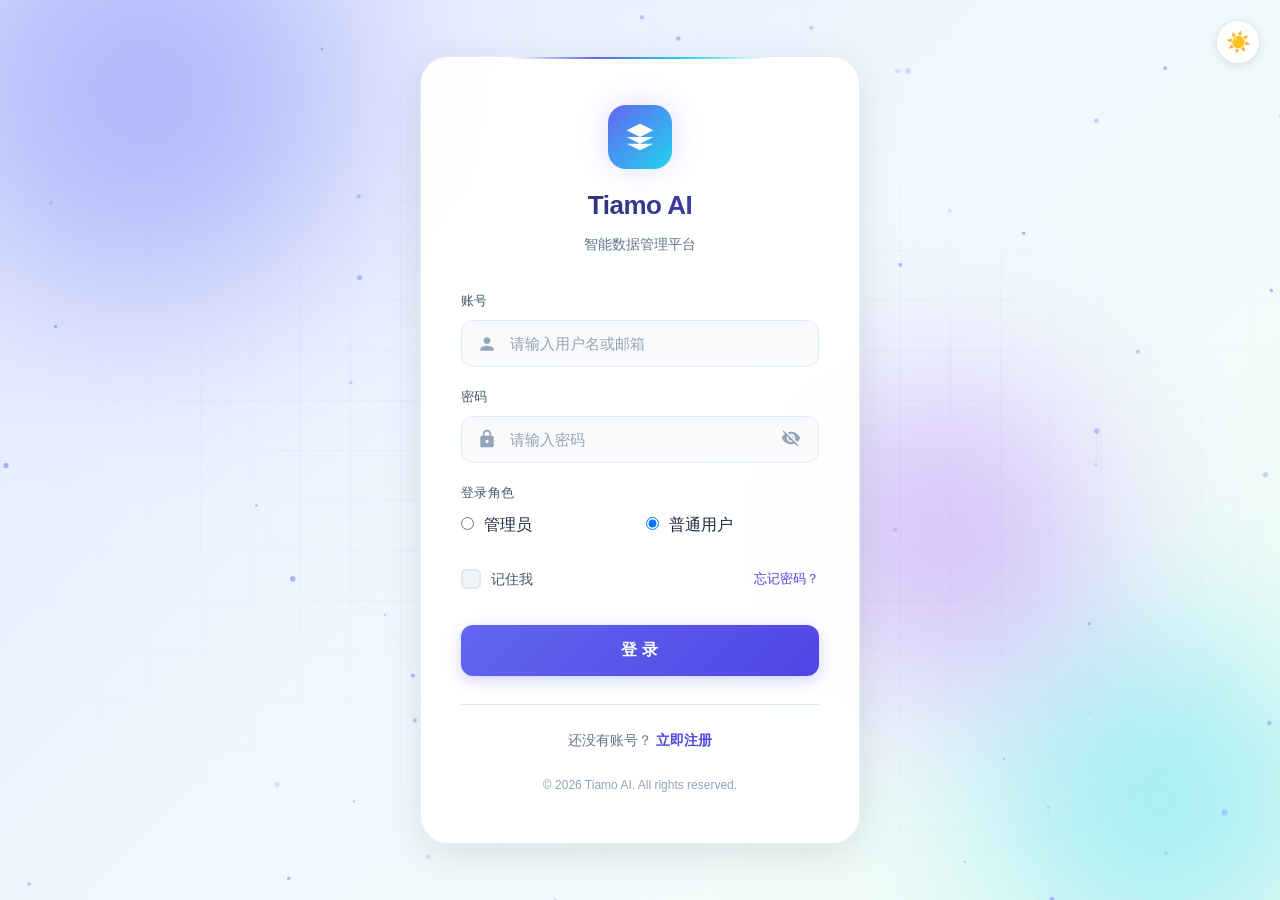
==== commit 10842011: "修复聊天页面JavaScript错误：Auth.getUserInfo()改为Auth.getUser()" ====
--- a/tiamo-auth/chat.html
+++ b/tiamo-auth/chat.html
@@ -569,7 +569,7 @@
 
         // 初始化
         document.addEventListener('DOMContentLoaded', function() {
-            var userInfo = Auth.getUserInfo();
+            var userInfo = Auth.getUser();
             document.getElementById('currentUsername').textContent = userInfo ? userInfo.username : '';
             initTheme();
             loadAllData();
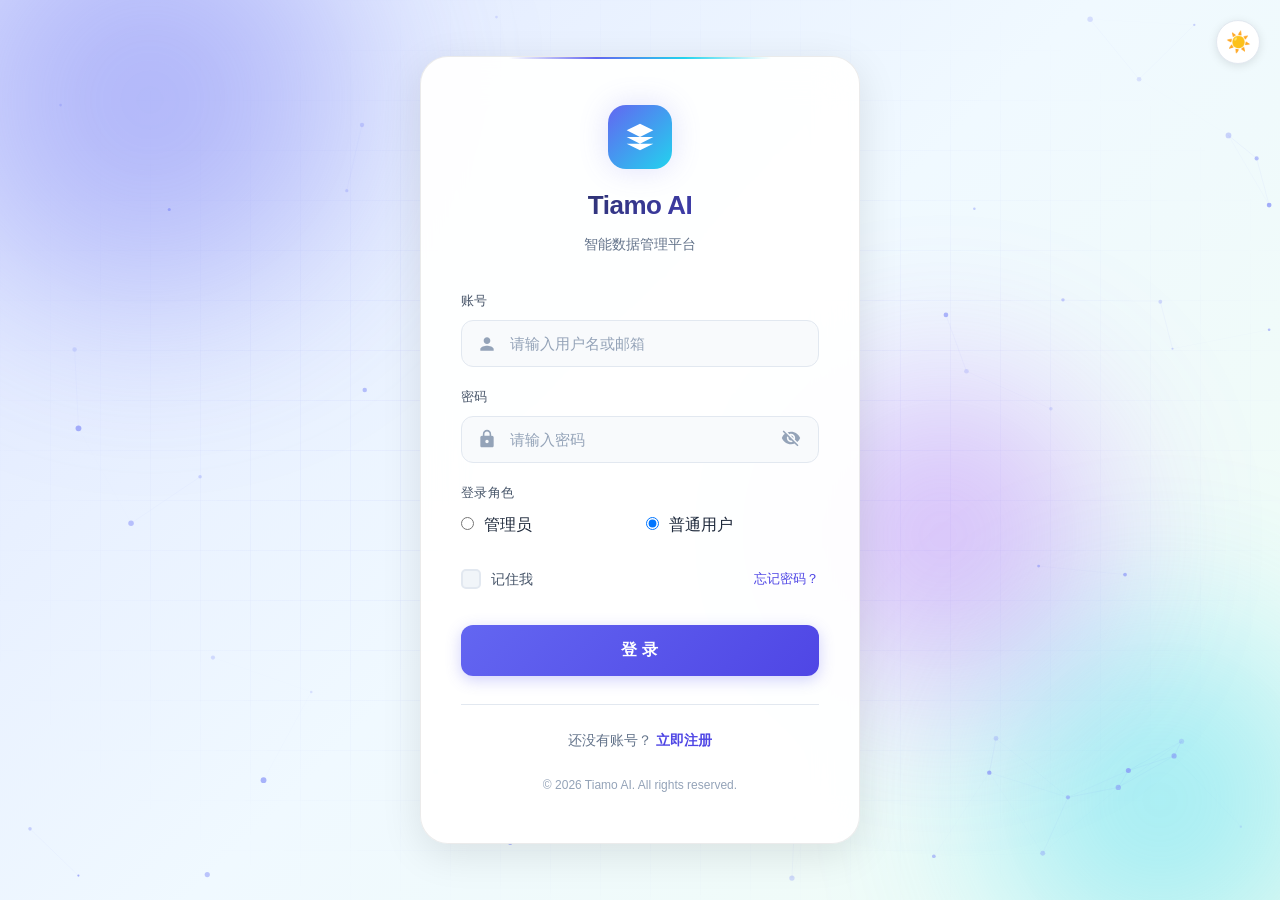
==== commit 5079537d: "优化聊天记录加载函数，添加错误处理和空状态显示" ====
--- a/tiamo-auth/chat.html
+++ b/tiamo-auth/chat.html
@@ -754,13 +754,18 @@
         // 加载聊天记录
         function loadChatHistory() {
             if (!currentFriend) return;
+            var container = document.getElementById('chatMessages');
+            container.innerHTML = '<div class="empty-state"><div class="empty-state-icon">⏳</div><div class="empty-state-text">加载中...</div></div>';
             Api.getChatHistory(currentFriend.id, 1, 50).then(function(res) {
-                if (res.code === 200 && res.data) {
+                if (res.code === 200 && res.data && res.data.length > 0) {
                     renderMessages(res.data);
-                    if (res.data.length > 0) {
-                        lastMessageId = res.data[res.data.length - 1].id;
-                    }
+                    lastMessageId = res.data[res.data.length - 1].id;
+                } else {
+                    container.innerHTML = '<div class="empty-state"><div class="empty-state-icon">💬</div><div class="empty-state-text">暂无消息，发送第一条消息吧</div></div>';
                 }
+            }).catch(function(err) {
+                console.error('加载聊天记录失败:', err);
+                container.innerHTML = '<div class="empty-state"><div class="empty-state-icon">❌</div><div class="empty-state-text">加载失败，请刷新重试</div></div>';
             });
         }
 
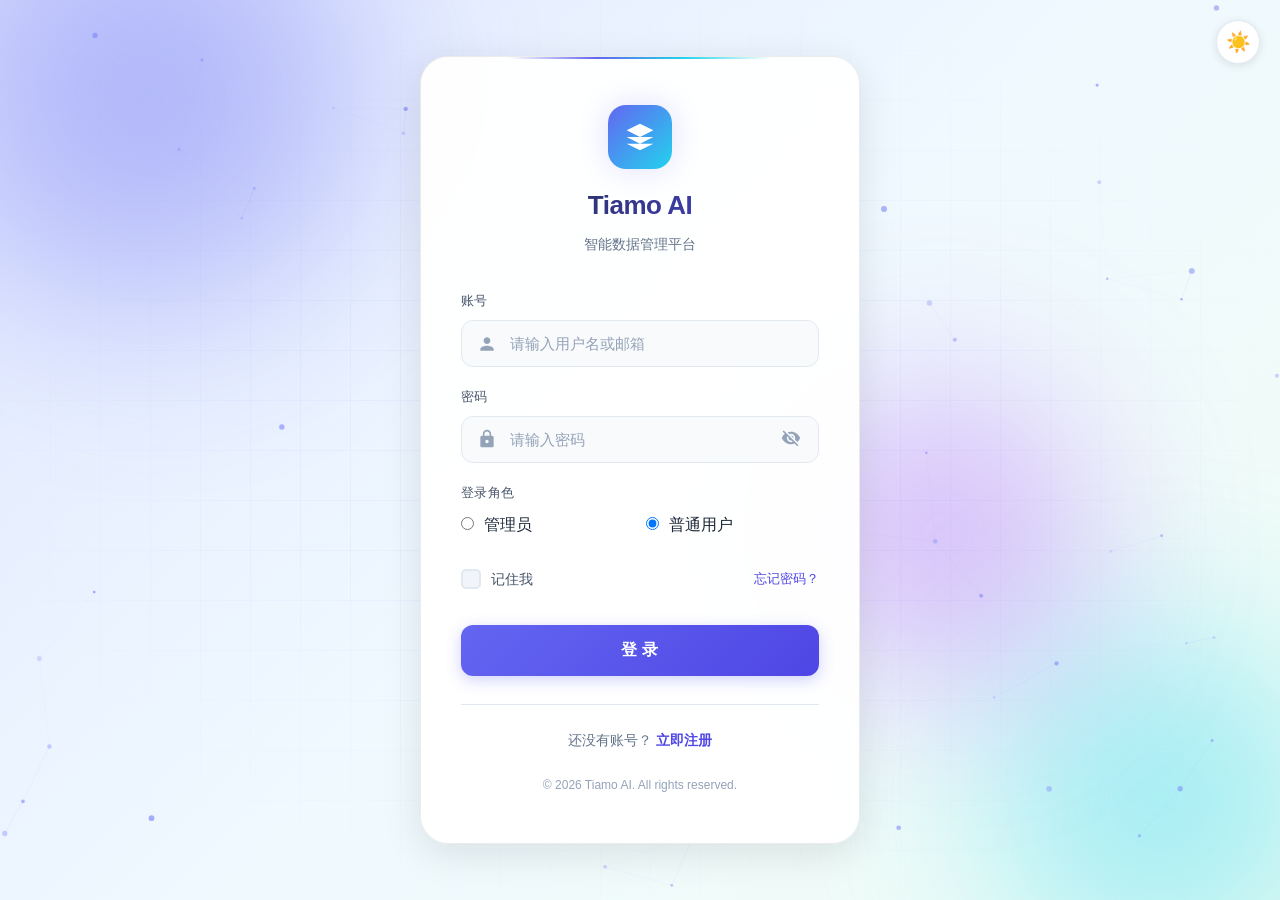
==== commit 10fcd0a5: "修复聊天记录加载失败：Auth.getUserInfo()改为Auth.getUser()，添加空值保护防止JavaScript错误" ====
--- a/tiamo-auth/chat.html
+++ b/tiamo-auth/chat.html
@@ -772,15 +772,16 @@
         // 渲染消息
         function renderMessages(messages) {
             var container = document.getElementById('chatMessages');
-            var currentUser = Auth.getUserInfo();
+            var currentUser = Auth.getUser() || {};
             var html = '';
             messages.forEach(function(msg) {
                 var isSent = msg.fromUserId === currentUser.userId;
-                var initial = isSent ? (currentUser.username || '我').charAt(0).toUpperCase() : (currentFriend.nickname || currentFriend.username).charAt(0).toUpperCase();
+                var senderName = isSent ? (currentUser.username || '我') : (currentFriend ? (currentFriend.nickname || currentFriend.username) : '对方');
+                var initial = senderName.charAt(0).toUpperCase();
                 html += '<div class="message ' + (isSent ? 'sent' : 'received') + '">';
                 html += '<div class="message-avatar">' + initial + '</div>';
                 html += '<div>';
-                html += '<div class="message-bubble">' + escapeHtml(msg.content) + '</div>';
+                html += '<div class="message-bubble">' + escapeHtml(msg.content || '') + '</div>';
                 html += '<div class="message-time">' + formatTime(msg.createTime) + '</div>';
                 html += '</div></div>';
             });
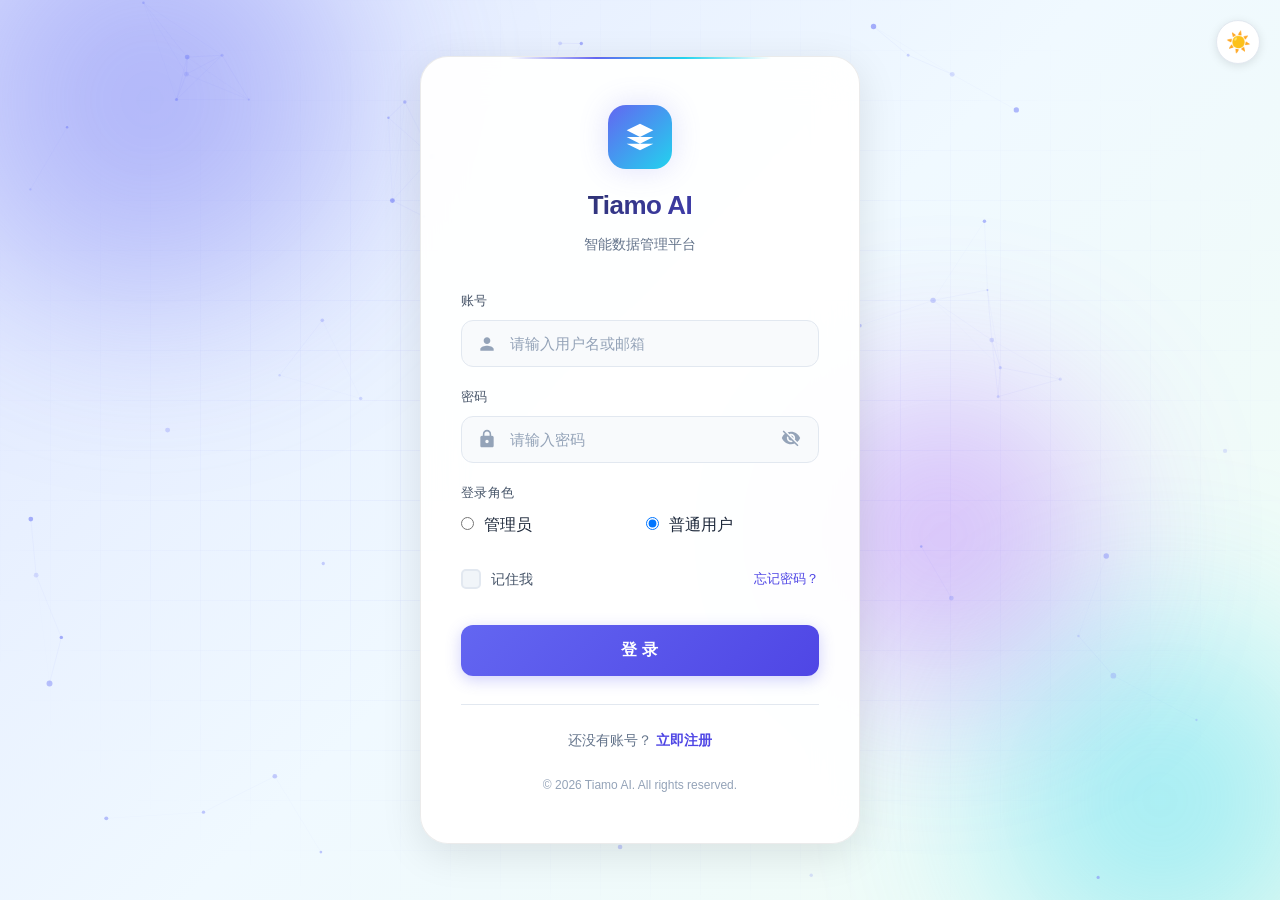
==== commit 2bcc98af: "修复聊天页面：添加API错误处理，使用data属性+事件委托替代内联onclick避免JavaScript错误" ====
--- a/tiamo-auth/chat.html
+++ b/tiamo-auth/chat.html
@@ -614,6 +614,11 @@
             var container = document.getElementById('listContainer');
             container.innerHTML = '<div class="empty-state"><div class="empty-state-icon">⏳</div><div class="empty-state-text">加载中...</div></div>';
 
+            var showError = function(err) {
+                console.error('加载失败:', err);
+                container.innerHTML = '<div class="empty-state"><div class="empty-state-icon">❌</div><div class="empty-state-text">加载失败，请刷新重试</div></div>';
+            };
+
             if (currentTab === 'conversations') {
                 Api.getChatConversations().then(function(res) {
                     if (res.code === 200 && res.data && res.data.length > 0) {
@@ -621,7 +626,7 @@
                     } else {
                         container.innerHTML = '<div class="empty-state"><div class="empty-state-icon">💬</div><div class="empty-state-text">暂无会话，添加好友开始聊天</div></div>';
                     }
-                });
+                }).catch(showError);
             } else if (currentTab === 'friends') {
                 Api.getFriendList().then(function(res) {
                     if (res.code === 200 && res.data && res.data.length > 0) {
@@ -629,7 +634,7 @@
                     } else {
                         container.innerHTML = '<div class="empty-state"><div class="empty-state-icon">👥</div><div class="empty-state-text">暂无好友，点击右上角添加好友</div></div>';
                     }
-                });
+                }).catch(showError);
             } else if (currentTab === 'requests') {
                 Api.getReceivedFriendRequests().then(function(res) {
                     if (res.code === 200 && res.data && res.data.length > 0) {
@@ -637,22 +642,27 @@
                     } else {
                         container.innerHTML = '<div class="empty-state"><div class="empty-state-icon">📨</div><div class="empty-state-text">暂无好友请求</div></div>';
                     }
-                });
+                }).catch(showError);
             }
         }
 
         // 渲染会话列表
+        function escapeAttr(str) {
+            return String(str || '').replace(/&/g, '&amp;').replace(/"/g, '&quot;').replace(/'/g, '&#39;').replace(/</g, '&lt;').replace(/>/g, '&gt;');
+        }
+
         function renderConversations(list) {
             var container = document.getElementById('listContainer');
             var html = '';
             list.forEach(function(conv) {
-                var initial = conv.friendNickname ? conv.friendNickname.charAt(0).toUpperCase() : '?';
+                var nickname = conv.friendNickname || conv.friendUsername || '';
+                var initial = nickname ? nickname.charAt(0).toUpperCase() : '?';
                 var time = conv.lastMessageTime ? formatTime(conv.lastMessageTime) : '';
-                html += '<div class="list-item" onclick="openChat(' + conv.friendId + ', \'' + conv.friendUsername + '\', \'' + (conv.friendNickname || '') + '\')">';
+                html += '<div class="list-item" data-friend-id="' + conv.friendId + '" data-friend-username="' + escapeAttr(conv.friendUsername) + '" data-friend-nickname="' + escapeAttr(nickname) + '">';
                 html += '<div class="avatar">' + initial + '</div>';
                 html += '<div class="item-info">';
-                html += '<div class="item-name">' + (conv.friendNickname || conv.friendUsername) + '</div>';
-                html += '<div class="item-preview">' + (conv.lastMessage || '暂无消息') + '</div>';
+                html += '<div class="item-name">' + escapeAttr(nickname) + '</div>';
+                html += '<div class="item-preview">' + escapeAttr(conv.lastMessage || '暂无消息') + '</div>';
                 html += '</div>';
                 html += '<div style="display:flex;flex-direction:column;align-items:flex-end;gap:4px">';
                 html += '<span class="item-time">' + time + '</span>';
@@ -662,6 +672,15 @@
                 html += '</div></div>';
             });
             container.innerHTML = html;
+            // 绑定点击事件
+            container.querySelectorAll('.list-item').forEach(function(item) {
+                item.addEventListener('click', function() {
+                    var friendId = parseInt(this.getAttribute('data-friend-id'));
+                    var friendUsername = this.getAttribute('data-friend-username');
+                    var friendNickname = this.getAttribute('data-friend-nickname');
+                    openChat(friendId, friendUsername, friendNickname);
+                });
+            });
         }
 
         // 渲染好友列表
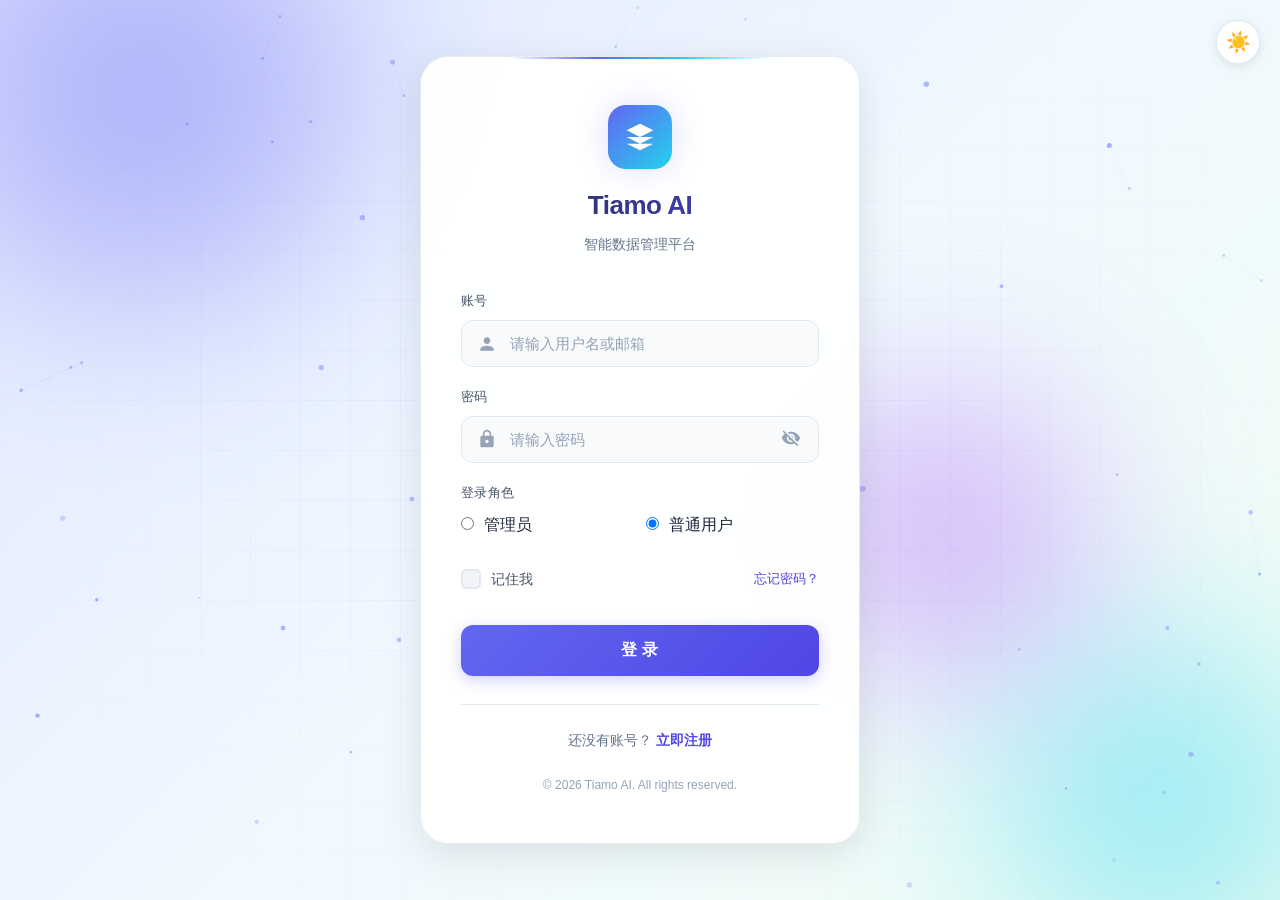
==== commit 19870107: "修复好友列表点击事件：使用data属性+事件委托替代内联onclick" ====
--- a/tiamo-auth/chat.html
+++ b/tiamo-auth/chat.html
@@ -688,17 +688,35 @@
             var container = document.getElementById('listContainer');
             var html = '';
             list.forEach(function(friend) {
-                var initial = friend.friendNickname ? friend.friendNickname.charAt(0).toUpperCase() : '?';
-                html += '<div class="list-item" onclick="openChat(' + friend.friendId + ', \'' + friend.friendUsername + '\', \'' + (friend.friendNickname || '') + '\')">';
+                var nickname = friend.friendNickname || friend.friendUsername || '';
+                var initial = nickname ? nickname.charAt(0).toUpperCase() : '?';
+                html += '<div class="list-item" data-friend-id="' + friend.friendId + '" data-friend-username="' + escapeAttr(friend.friendUsername) + '" data-friend-nickname="' + escapeAttr(nickname) + '">';
                 html += '<div class="avatar">' + initial + '</div>';
                 html += '<div class="item-info">';
-                html += '<div class="item-name">' + (friend.friendNickname || friend.friendUsername) + '</div>';
-                html += '<div class="item-preview">@' + friend.friendUsername + '</div>';
+                html += '<div class="item-name">' + escapeAttr(nickname) + '</div>';
+                html += '<div class="item-preview">@' + escapeAttr(friend.friendUsername) + '</div>';
                 html += '</div>';
-                html += '<button class="btn btn-danger btn-sm" onclick="event.stopPropagation(); deleteFriend(' + friend.friendId + ')">删除</button>';
+                html += '<button class="btn btn-danger btn-sm delete-friend-btn" data-friend-id="' + friend.friendId + '">删除</button>';
                 html += '</div>';
             });
             container.innerHTML = html;
+            // 绑定点击事件
+            container.querySelectorAll('.list-item').forEach(function(item) {
+                item.addEventListener('click', function(e) {
+                    if (e.target.classList.contains('delete-friend-btn')) return;
+                    var friendId = parseInt(this.getAttribute('data-friend-id'));
+                    var friendUsername = this.getAttribute('data-friend-username');
+                    var friendNickname = this.getAttribute('data-friend-nickname');
+                    openChat(friendId, friendUsername, friendNickname);
+                });
+            });
+            container.querySelectorAll('.delete-friend-btn').forEach(function(btn) {
+                btn.addEventListener('click', function(e) {
+                    e.stopPropagation();
+                    var friendId = parseInt(this.getAttribute('data-friend-id'));
+                    deleteFriend(friendId);
+                });
+            });
         }
 
         // 渲染好友请求
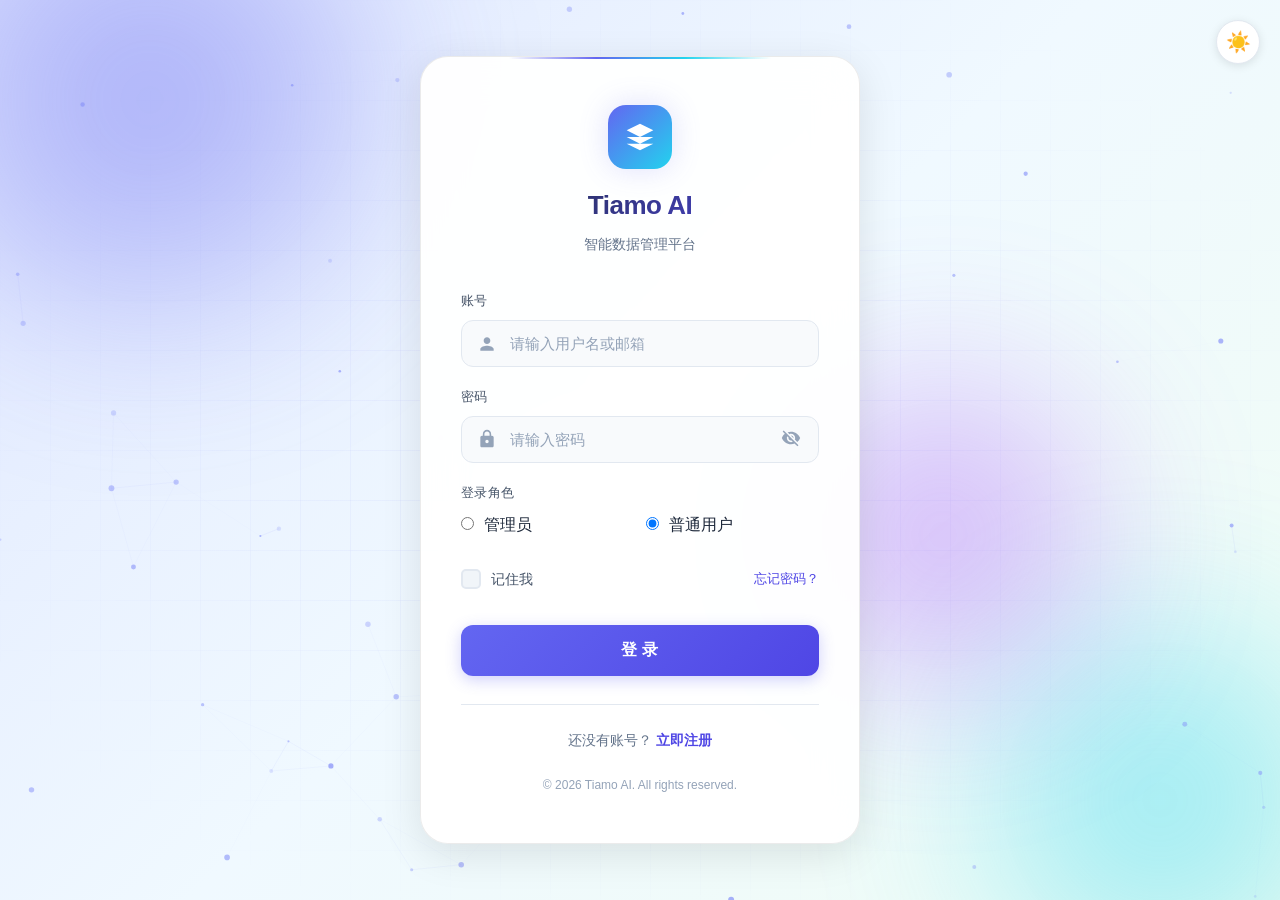
==== commit 5b4d3c1e: "优化聊天页面：轮询间隔从3秒改为5秒，添加错误处理，后端添加数据库索引自动创建" ====
--- a/tiamo-auth/chat.html
+++ b/tiamo-auth/chat.html
@@ -884,8 +884,10 @@
                         }
                         loadPendingRequestCount();
                     }
+                }).catch(function(err) {
+                    console.error('轮询新消息失败:', err);
                 });
-            }, 3000);
+            }, 5000);
         }
 
         // 添加好友弹窗
